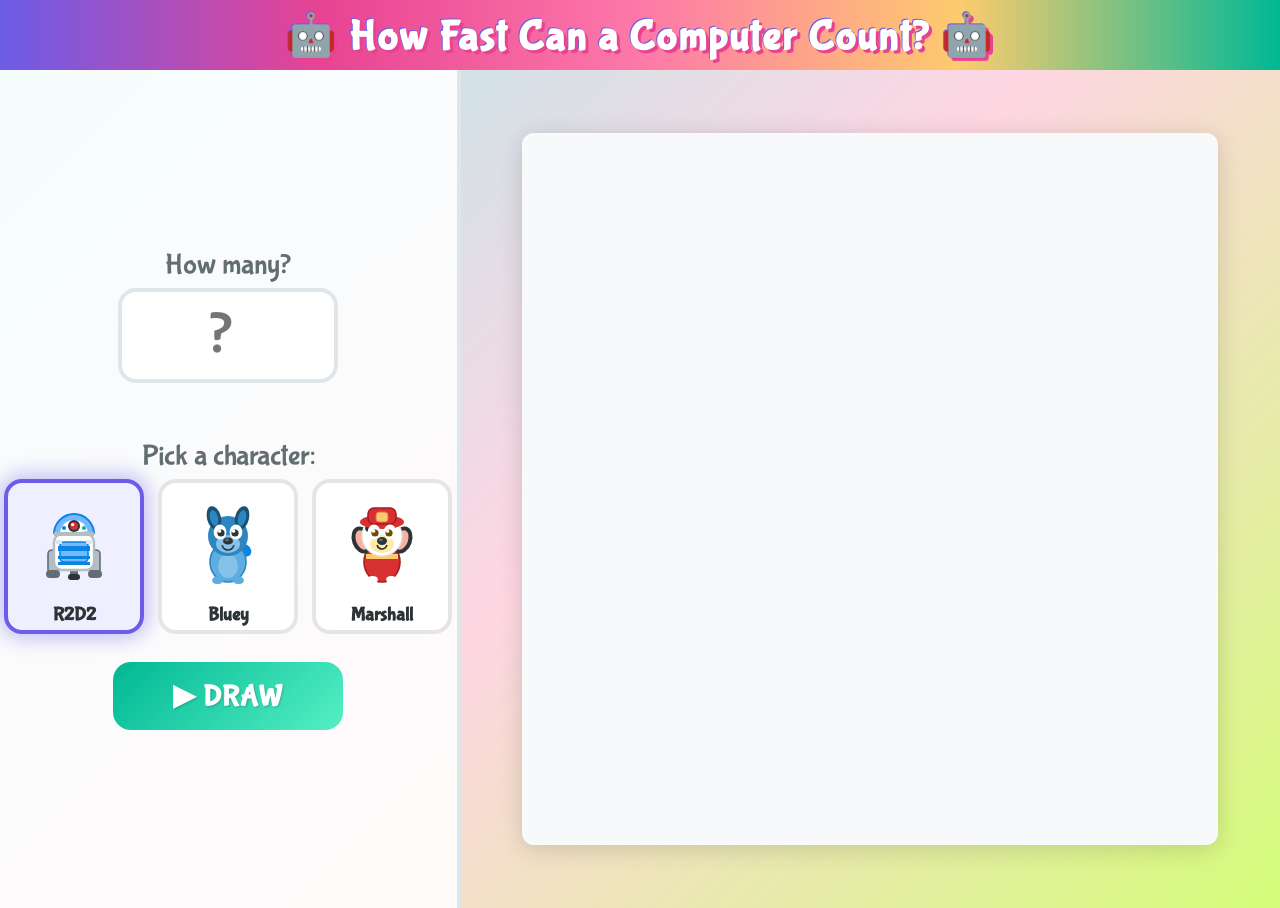
==== count.html @ f7779240 "Add counting demo page with animated character drawing Kids' demo showing how fast computers count: " ====
<!DOCTYPE html>
<html lang="en">
<head>
<meta charset="UTF-8">
<meta name="viewport" content="width=device-width, initial-scale=1.0">
<title>How Fast Can a Computer Count?</title>
<style>
  @import url('https://fonts.googleapis.com/css2?family=Bubblegum+Sans&display=swap');

  * { margin: 0; padding: 0; box-sizing: border-box; }

  body {
    font-family: 'Bubblegum Sans', 'Comic Sans MS', cursive;
    background: linear-gradient(135deg, #a8edea 0%, #fed6e3 50%, #d4fc79 100%);
    min-height: 100vh;
    overflow: hidden;
  }

  h1 {
    text-align: center;
    font-size: 2.6rem;
    color: #fff;
    text-shadow: 3px 3px 0 #e84393, -1px -1px 0 #6c5ce7;
    padding: 10px 0 8px;
    background: linear-gradient(90deg, #6c5ce7, #e84393, #fd79a8, #fdcb6e, #00b894);
    letter-spacing: 2px;
  }

  .container {
    display: flex;
    height: calc(100vh - 62px);
    gap: 0;
  }

  /* LEFT PANEL */
  .left-panel {
    width: 36%;
    min-width: 340px;
    display: flex;
    flex-direction: column;
    align-items: center;
    justify-content: center;
    background: rgba(255,255,255,0.88);
    border-right: 4px solid #dfe6e9;
    padding: 24px 20px;
    gap: 0;
    overflow-y: auto;
  }

  .control-group {
    display: flex;
    flex-direction: column;
    align-items: center;
    gap: 6px;
  }

  .spacer {
    height: 28px;
  }

  .section-title {
    font-size: 1.8rem;
    color: #636e72;
    text-align: center;
  }

  /* NUMBER INPUT */
  .number-input-wrap {
    display: flex;
    flex-direction: column;
    align-items: center;
    gap: 10px;
    width: 100%;
  }

  .number-input {
    width: 220px;
    font-family: inherit;
    font-size: 3.8rem;
    text-align: center;
    border: 4px solid #dfe6e9;
    border-radius: 18px;
    padding: 8px 12px;
    outline: none;
    color: #2d3436;
    transition: border-color 0.2s;
  }
  .number-input:focus {
    border-color: #6c5ce7;
  }

  /* CHARACTER PICKER */
  .char-picker {
    display: flex;
    gap: 14px;
    justify-content: center;
  }

  .char-btn {
    display: flex;
    flex-direction: column;
    align-items: center;
    justify-content: center;
    width: 140px;
    height: 155px;
    border: 4px solid rgba(0,0,0,0.1);
    border-radius: 18px;
    cursor: pointer;
    transition: transform 0.15s, box-shadow 0.15s, border-color 0.2s;
    font-family: inherit;
    font-size: 0.95rem;
    font-weight: bold;
    color: #2d3436;
    background: #fff;
    user-select: none;
    padding: 8px;
  }
  .char-btn:hover { transform: scale(1.08); box-shadow: 0 4px 16px rgba(0,0,0,0.15); }
  .char-btn:active { transform: scale(0.95); }
  .char-btn.selected {
    border-color: #6c5ce7;
    box-shadow: 0 0 20px 4px rgba(108, 92, 231, 0.4);
    background: #f0efff;
  }

  .char-btn canvas {
    border-radius: 8px;
  }

  .char-btn .char-name {
    margin-top: 6px;
    font-size: 1.2rem;
  }

  /* DRAW BUTTON */
  .ctrl-btn {
    font-family: inherit;
    font-size: 1.5rem;
    padding: 14px 40px;
    border: none;
    border-radius: 18px;
    cursor: pointer;
    font-weight: bold;
    transition: transform 0.15s, box-shadow 0.15s;
    letter-spacing: 1px;
  }
  .ctrl-btn:hover { transform: scale(1.08); box-shadow: 0 4px 16px rgba(0,0,0,0.2); }
  .ctrl-btn:active { transform: scale(0.95); }

  .draw-btn {
    background: linear-gradient(135deg, #00b894, #55efc4);
    color: #fff;
    text-shadow: 1px 1px 2px rgba(0,0,0,0.2);
    font-size: 1.8rem;
    padding: 16px 60px;
  }
  .draw-btn:disabled {
    opacity: 0.5;
    cursor: not-allowed;
    transform: none !important;
    box-shadow: none !important;
  }

  /* RIGHT PANEL */
  .right-panel {
    flex: 1;
    display: flex;
    align-items: center;
    justify-content: center;
    position: relative;
    overflow: hidden;
  }

  canvas#countCanvas {
    border-radius: 12px;
    box-shadow: 0 4px 24px rgba(0,0,0,0.15);
  }

  /* Confetti */
  .confetti-piece {
    position: fixed;
    width: 10px;
    height: 10px;
    border-radius: 2px;
    pointer-events: none;
    z-index: 9999;
    animation: confetti-fall 2.5s ease-out forwards;
  }
  @keyframes confetti-fall {
    0% { opacity: 1; transform: translateY(0) rotate(0deg); }
    100% { opacity: 0; transform: translateY(100vh) rotate(720deg); }
  }
</style>
</head>
<body>

<h1>&#129302; How Fast Can a Computer Count? &#129302;</h1>

<div class="container">
  <div class="left-panel">
    <div class="control-group">
      <div class="section-title">How many?</div>
      <div class="number-input-wrap">
        <input type="number" class="number-input" id="numberInput" placeholder="?" min="1" max="1000">
      </div>
    </div>

    <div class="spacer"></div>
    <div class="spacer"></div>

    <div class="control-group">
      <div class="section-title">Pick a character:</div>
      <div class="char-picker">
        <button class="char-btn selected" id="charR2d2" onclick="selectChar('r2d2')">
          <canvas width="100" height="110" id="previewR2D2"></canvas>
          <span class="char-name">R2D2</span>
        </button>
        <button class="char-btn" id="charBluey" onclick="selectChar('bluey')">
          <canvas width="100" height="110" id="previewBluey"></canvas>
          <span class="char-name">Bluey</span>
        </button>
        <button class="char-btn" id="charMarshall" onclick="selectChar('marshall')">
          <canvas width="100" height="110" id="previewMarshall"></canvas>
          <span class="char-name">Marshall</span>
        </button>
      </div>
    </div>

    <div class="spacer"></div>

    <button class="ctrl-btn draw-btn" id="drawBtn" onclick="startDraw()">&#9654; DRAW</button>
  </div>

  <div class="right-panel">
    <canvas id="countCanvas"></canvas>
  </div>
</div>

<script>
// ============================================================
// STATE
// ============================================================
let selectedChar = 'r2d2';
let animating = false;
let animFrameId = null;

// ============================================================
// CANVAS SETUP
// ============================================================
const canvas = document.getElementById('countCanvas');
const ctx = canvas.getContext('2d');

function resizeCanvas() {
  const panel = document.querySelector('.right-panel');
  const w = panel.clientWidth * 0.85;
  const h = panel.clientHeight * 0.85;
  canvas.width = w;
  canvas.height = h;
  clearCanvas();
}

function clearCanvas() {
  ctx.fillStyle = '#f8f9fa';
  ctx.fillRect(0, 0, canvas.width, canvas.height);
}

function drawCounter(current, total, done) {
  // Clear counter area
  ctx.fillStyle = '#f8f9fa';
  ctx.fillRect(0, 0, canvas.width, 36);
  // Draw text centered at top
  ctx.font = "bold 24px 'Bubblegum Sans', cursive";
  ctx.textAlign = 'center';
  ctx.textBaseline = 'middle';
  ctx.fillStyle = done ? '#e84393' : '#6c5ce7';
  const text = done ? current.toString() : current.toString();
  ctx.fillText(text, canvas.width / 2, 20);
  ctx.textAlign = 'start';
  ctx.textBaseline = 'alphabetic';
}

window.addEventListener('resize', resizeCanvas);
setTimeout(resizeCanvas, 50);

// ============================================================
// CHARACTER DRAWING FUNCTIONS (nominal 32px design space)
// ============================================================
function drawR2D2(targetCtx, cx, cy, size) {
  const s = size / 32;
  targetCtx.save();
  targetCtx.translate(cx, cy);
  targetCtx.scale(s, s);

  // Center leg (middle support)
  targetCtx.fillStyle = '#636e72';
  targetCtx.beginPath();
  targetCtx.roundRect(-2, 8, 4, 8, 1);
  targetCtx.fill();
  // Center foot
  targetCtx.fillStyle = '#2d3436';
  targetCtx.beginPath();
  targetCtx.roundRect(-3, 14, 6, 3, 1.5);
  targetCtx.fill();

  // Side legs
  targetCtx.fillStyle = '#b2bec3';
  targetCtx.beginPath();
  targetCtx.roundRect(-13, 2, 5, 12, 2);
  targetCtx.fill();
  targetCtx.strokeStyle = '#636e72';
  targetCtx.lineWidth = 0.8;
  targetCtx.stroke();
  targetCtx.beginPath();
  targetCtx.roundRect(8, 2, 5, 12, 2);
  targetCtx.fill();
  targetCtx.stroke();
  // Side feet
  targetCtx.fillStyle = '#636e72';
  targetCtx.beginPath();
  targetCtx.roundRect(-14, 12, 7, 4, 2);
  targetCtx.fill();
  targetCtx.beginPath();
  targetCtx.roundRect(7, 12, 7, 4, 2);
  targetCtx.fill();

  // Body (white cylinder with outline)
  targetCtx.fillStyle = '#fff';
  targetCtx.beginPath();
  targetCtx.roundRect(-10, -6, 20, 18, 4);
  targetCtx.fill();
  targetCtx.strokeStyle = '#b2bec3';
  targetCtx.lineWidth = 1.2;
  targetCtx.stroke();

  // Blue detail panel (center rectangle)
  targetCtx.fillStyle = '#74b9ff';
  targetCtx.beginPath();
  targetCtx.roundRect(-7, -2, 14, 10, 2);
  targetCtx.fill();
  targetCtx.strokeStyle = '#0984e3';
  targetCtx.lineWidth = 0.8;
  targetCtx.stroke();

  // Blue detail bands
  targetCtx.fillStyle = '#0984e3';
  targetCtx.fillRect(-8, 0, 16, 2.5);
  targetCtx.fillRect(-8, 5, 16, 1.5);
  targetCtx.fillRect(-8, 8, 16, 1.5);

  // Small vents / details on body sides
  targetCtx.fillStyle = '#dfe6e9';
  targetCtx.fillRect(-9, -3, 3, 2);
  targetCtx.fillRect(6, -3, 3, 2);

  // Dome (silver/blue)
  targetCtx.fillStyle = '#74b9ff';
  targetCtx.beginPath();
  targetCtx.arc(0, -6, 10, Math.PI, 0);
  targetCtx.fill();
  targetCtx.strokeStyle = '#0984e3';
  targetCtx.lineWidth = 1;
  targetCtx.stroke();
  // White highlight on dome
  targetCtx.fillStyle = '#fff';
  targetCtx.beginPath();
  targetCtx.arc(0, -6, 7, Math.PI, -0.2);
  targetCtx.fill();
  // Silver dome band
  targetCtx.fillStyle = '#b2bec3';
  targetCtx.fillRect(-10, -7, 20, 2);

  // Main eye (red/dark lens)
  targetCtx.fillStyle = '#2d3436';
  targetCtx.beginPath();
  targetCtx.arc(0, -10, 3, 0, Math.PI * 2);
  targetCtx.fill();
  targetCtx.fillStyle = '#d63031';
  targetCtx.beginPath();
  targetCtx.arc(0, -10, 2, 0, Math.PI * 2);
  targetCtx.fill();
  // Eye highlight
  targetCtx.fillStyle = '#fff';
  targetCtx.beginPath();
  targetCtx.arc(-0.7, -10.7, 0.8, 0, Math.PI * 2);
  targetCtx.fill();

  // Small blue indicator lights
  targetCtx.fillStyle = '#0984e3';
  targetCtx.beginPath();
  targetCtx.arc(-5, -9, 1, 0, Math.PI * 2);
  targetCtx.fill();
  targetCtx.fillStyle = '#00b894';
  targetCtx.beginPath();
  targetCtx.arc(5, -9, 1, 0, Math.PI * 2);
  targetCtx.fill();

  targetCtx.restore();
}

function drawBluey(targetCtx, cx, cy, size) {
  const s = size / 32;
  targetCtx.save();
  targetCtx.translate(cx, cy);
  targetCtx.scale(s, s);

  // Tail (behind body)
  targetCtx.fillStyle = '#0984e3';
  targetCtx.beginPath();
  targetCtx.ellipse(8, 2, 4, 3, 0.6, 0, Math.PI * 2);
  targetCtx.fill();

  // Body oval (lighter blue)
  targetCtx.fillStyle = '#5dade2';
  targetCtx.beginPath();
  targetCtx.ellipse(0, 8, 9, 10, 0, 0, Math.PI * 2);
  targetCtx.fill();
  targetCtx.strokeStyle = '#2e86c1';
  targetCtx.lineWidth = 0.8;
  targetCtx.stroke();

  // Belly (lighter patch)
  targetCtx.fillStyle = '#85c1e9';
  targetCtx.beginPath();
  targetCtx.ellipse(0, 10, 5, 6, 0, 0, Math.PI * 2);
  targetCtx.fill();

  // Little feet
  targetCtx.fillStyle = '#5dade2';
  targetCtx.beginPath();
  targetCtx.ellipse(-5, 17, 3, 2, -0.15, 0, Math.PI * 2);
  targetCtx.fill();
  targetCtx.beginPath();
  targetCtx.ellipse(5, 17, 3, 2, 0.15, 0, Math.PI * 2);
  targetCtx.fill();

  // Head (blue circle)
  targetCtx.fillStyle = '#2e86c1';
  targetCtx.beginPath();
  targetCtx.arc(0, -5, 10, 0, Math.PI * 2);
  targetCtx.fill();

  // Muzzle (lighter blue snout)
  targetCtx.fillStyle = '#85c1e9';
  targetCtx.beginPath();
  targetCtx.ellipse(0, -1, 6, 4.5, 0, 0, Math.PI * 2);
  targetCtx.fill();

  // Ears (darker blue, pointy-ish)
  targetCtx.fillStyle = '#1a5276';
  targetCtx.beginPath();
  targetCtx.ellipse(-7, -14, 3.5, 6, -0.25, 0, Math.PI * 2);
  targetCtx.fill();
  targetCtx.beginPath();
  targetCtx.ellipse(7, -14, 3.5, 6, 0.25, 0, Math.PI * 2);
  targetCtx.fill();
  // Inner ear
  targetCtx.fillStyle = '#2e86c1';
  targetCtx.beginPath();
  targetCtx.ellipse(-7, -14, 2, 4, -0.25, 0, Math.PI * 2);
  targetCtx.fill();
  targetCtx.beginPath();
  targetCtx.ellipse(7, -14, 2, 4, 0.25, 0, Math.PI * 2);
  targetCtx.fill();

  // Eyes (white oval + black pupil + highlight)
  targetCtx.fillStyle = '#fff';
  targetCtx.beginPath();
  targetCtx.ellipse(-4, -7, 3.2, 3.8, 0, 0, Math.PI * 2);
  targetCtx.fill();
  targetCtx.beginPath();
  targetCtx.ellipse(4, -7, 3.2, 3.8, 0, 0, Math.PI * 2);
  targetCtx.fill();
  // Pupils
  targetCtx.fillStyle = '#2d3436';
  targetCtx.beginPath();
  targetCtx.arc(-3.5, -6.5, 1.8, 0, Math.PI * 2);
  targetCtx.fill();
  targetCtx.beginPath();
  targetCtx.arc(3.5, -6.5, 1.8, 0, Math.PI * 2);
  targetCtx.fill();
  // Eye highlights
  targetCtx.fillStyle = '#fff';
  targetCtx.beginPath();
  targetCtx.arc(-4.2, -7.4, 0.8, 0, Math.PI * 2);
  targetCtx.fill();
  targetCtx.beginPath();
  targetCtx.arc(2.8, -7.4, 0.8, 0, Math.PI * 2);
  targetCtx.fill();

  // Nose (dark brown oval)
  targetCtx.fillStyle = '#2d3436';
  targetCtx.beginPath();
  targetCtx.ellipse(0, -2.5, 2.5, 1.8, 0, 0, Math.PI * 2);
  targetCtx.fill();
  // Nose highlight
  targetCtx.fillStyle = '#636e72';
  targetCtx.beginPath();
  targetCtx.ellipse(-0.5, -3, 1, 0.6, 0, 0, Math.PI * 2);
  targetCtx.fill();

  // Mouth (little smile)
  targetCtx.strokeStyle = '#2d3436';
  targetCtx.lineWidth = 0.8;
  targetCtx.beginPath();
  targetCtx.arc(0, -1, 3, 0.2, Math.PI - 0.2);
  targetCtx.stroke();

  targetCtx.restore();
}

function drawMarshall(targetCtx, cx, cy, size) {
  const s = size / 32;
  targetCtx.save();
  targetCtx.translate(cx, cy);
  targetCtx.scale(s, s);

  // Body (red fire vest)
  targetCtx.fillStyle = '#d63031';
  targetCtx.beginPath();
  targetCtx.ellipse(0, 8, 9, 10, 0, 0, Math.PI * 2);
  targetCtx.fill();
  targetCtx.strokeStyle = '#a71d1d';
  targetCtx.lineWidth = 0.8;
  targetCtx.stroke();

  // Yellow stripe across vest
  targetCtx.fillStyle = '#fdcb6e';
  targetCtx.fillRect(-8, 4, 16, 2.5);

  // Collar / darker edge
  targetCtx.fillStyle = '#a71d1d';
  targetCtx.beginPath();
  targetCtx.ellipse(0, 1, 7, 3, 0, 0, Math.PI);
  targetCtx.fill();

  // Little feet
  targetCtx.fillStyle = '#fff';
  targetCtx.beginPath();
  targetCtx.ellipse(-5, 17, 3, 2, -0.15, 0, Math.PI * 2);
  targetCtx.fill();
  targetCtx.beginPath();
  targetCtx.ellipse(5, 17, 3, 2, 0.15, 0, Math.PI * 2);
  targetCtx.fill();

  // Ears (dark, floppy - behind head)
  targetCtx.fillStyle = '#2d3436';
  targetCtx.beginPath();
  targetCtx.ellipse(-10, -3, 5, 7, -0.35, 0, Math.PI * 2);
  targetCtx.fill();
  targetCtx.beginPath();
  targetCtx.ellipse(10, -3, 5, 7, 0.35, 0, Math.PI * 2);
  targetCtx.fill();
  // Inner ear (pink)
  targetCtx.fillStyle = '#fab1a0';
  targetCtx.beginPath();
  targetCtx.ellipse(-10, -3, 3, 5, -0.35, 0, Math.PI * 2);
  targetCtx.fill();
  targetCtx.beginPath();
  targetCtx.ellipse(10, -3, 3, 5, 0.35, 0, Math.PI * 2);
  targetCtx.fill();

  // Head (white dalmatian base)
  targetCtx.fillStyle = '#fff';
  targetCtx.beginPath();
  targetCtx.arc(0, -5, 10, 0, Math.PI * 2);
  targetCtx.fill();
  targetCtx.strokeStyle = '#dfe6e9';
  targetCtx.lineWidth = 0.6;
  targetCtx.stroke();

  // Dalmatian spots
  targetCtx.fillStyle = '#2d3436';
  targetCtx.beginPath();
  targetCtx.ellipse(-6, -9, 2.5, 2, -0.3, 0, Math.PI * 2);
  targetCtx.fill();
  targetCtx.beginPath();
  targetCtx.ellipse(5, -10, 2, 1.5, 0.4, 0, Math.PI * 2);
  targetCtx.fill();
  targetCtx.beginPath();
  targetCtx.ellipse(2, -3, 1.5, 1.2, 0, 0, Math.PI * 2);
  targetCtx.fill();

  // Muzzle (lighter)
  targetCtx.fillStyle = '#ffeaa7';
  targetCtx.beginPath();
  targetCtx.ellipse(0, -1, 6, 4.5, 0, 0, Math.PI * 2);
  targetCtx.fill();

  // Fire helmet - brim
  targetCtx.fillStyle = '#d63031';
  targetCtx.beginPath();
  targetCtx.ellipse(0, -12, 11, 3.5, 0, 0, Math.PI * 2);
  targetCtx.fill();
  // Helmet top
  targetCtx.fillStyle = '#d63031';
  targetCtx.beginPath();
  targetCtx.roundRect(-7, -19, 14, 8, 3);
  targetCtx.fill();
  targetCtx.strokeStyle = '#a71d1d';
  targetCtx.lineWidth = 0.8;
  targetCtx.stroke();
  // Helmet badge/shield (yellow)
  targetCtx.fillStyle = '#fdcb6e';
  targetCtx.beginPath();
  targetCtx.roundRect(-3, -17, 6, 5, 1.5);
  targetCtx.fill();
  targetCtx.strokeStyle = '#e17055';
  targetCtx.lineWidth = 0.5;
  targetCtx.stroke();

  // Eyes (white oval + black pupil + highlight)
  targetCtx.fillStyle = '#fff';
  targetCtx.beginPath();
  targetCtx.ellipse(-4, -7, 3.2, 3.8, 0, 0, Math.PI * 2);
  targetCtx.fill();
  targetCtx.beginPath();
  targetCtx.ellipse(4, -7, 3.2, 3.8, 0, 0, Math.PI * 2);
  targetCtx.fill();
  // Pupils
  targetCtx.fillStyle = '#6d4c00';
  targetCtx.beginPath();
  targetCtx.arc(-3.5, -6.5, 1.8, 0, Math.PI * 2);
  targetCtx.fill();
  targetCtx.beginPath();
  targetCtx.arc(3.5, -6.5, 1.8, 0, Math.PI * 2);
  targetCtx.fill();
  // Eye highlights
  targetCtx.fillStyle = '#fff';
  targetCtx.beginPath();
  targetCtx.arc(-4.2, -7.4, 0.8, 0, Math.PI * 2);
  targetCtx.fill();
  targetCtx.beginPath();
  targetCtx.arc(2.8, -7.4, 0.8, 0, Math.PI * 2);
  targetCtx.fill();

  // Nose (dark, round)
  targetCtx.fillStyle = '#2d3436';
  targetCtx.beginPath();
  targetCtx.ellipse(0, -2.5, 2.5, 2, 0, 0, Math.PI * 2);
  targetCtx.fill();
  // Nose highlight
  targetCtx.fillStyle = '#636e72';
  targetCtx.beginPath();
  targetCtx.ellipse(-0.5, -3, 1, 0.6, 0, 0, Math.PI * 2);
  targetCtx.fill();

  // Mouth (little smile)
  targetCtx.strokeStyle = '#2d3436';
  targetCtx.lineWidth = 0.8;
  targetCtx.beginPath();
  targetCtx.arc(0, -1, 2.5, 0.2, Math.PI - 0.2);
  targetCtx.stroke();

  targetCtx.restore();
}

const DRAW_FNS = { r2d2: drawR2D2, bluey: drawBluey, marshall: drawMarshall };

// ============================================================
// PREVIEW THUMBNAILS
// ============================================================
function drawPreviews() {
  const chars = ['R2D2', 'Bluey', 'Marshall'];
  const fns = [drawR2D2, drawBluey, drawMarshall];
  for (let i = 0; i < chars.length; i++) {
    const c = document.getElementById('preview' + chars[i]);
    const pctx = c.getContext('2d');
    pctx.clearRect(0, 0, 100, 110);
    fns[i](pctx, 50, 58, 64);
  }
}
setTimeout(drawPreviews, 60);

// ============================================================
// CHARACTER SELECTION
// ============================================================
function selectChar(name) {
  selectedChar = name;
  document.querySelectorAll('.char-btn').forEach(b => b.classList.remove('selected'));
  const id = 'char' + name.charAt(0).toUpperCase() + name.slice(1);
  document.getElementById(id).classList.add('selected');
}

// ============================================================
// GRID LAYOUT CALCULATION
// Constant real-estate: icons + gaps fill ~80% of canvas area.
// Fewer icons = bigger icons; more icons = smaller icons.
// ============================================================
function calcGrid(n, canvasW, canvasH) {
  const padding = 16;
  const availW = canvasW - padding * 2;
  const availH = canvasH - padding * 2;
  const gapRatio = 0.35;  // gap = 35% of icon size

  // For small N, icons should fill the width; for large N, pack tightly.
  // Strategy: compute ideal icon size so that a single row of N spans availW,
  // then allow wrapping if icons would be too small.
  // First, try fitting all in one row:
  let iconSize = availW / (n * (1 + gapRatio));

  // If that makes icons too large vertically (more than ~40% of canvas height),
  // or if N is large enough to benefit from multiple rows, use area-based calc.
  const maxIconFromHeight = availH * 0.4;
  if (iconSize > maxIconFromHeight || n > 20) {
    // Area-based: fill ~85% of canvas
    const fillRatio = 0.85;
    const targetArea = fillRatio * availW * availH;
    let cellSize = Math.sqrt(targetArea / n);
    iconSize = cellSize / (1 + gapRatio);
  }

  // Clamp: min 14, no hard max (let small counts be big)
  iconSize = Math.max(14, iconSize);
  const gap = Math.max(3, iconSize * gapRatio);
  let cellSize = iconSize + gap;

  // How many cols fit?
  const cols = Math.max(1, Math.floor(availW / cellSize));
  const rows = Math.ceil(n / cols);

  // If rows overflow vertically, shrink to fit
  if (rows * cellSize > availH) {
    const fitCellH = availH / rows;
    const fitIcon = fitCellH / (1 + gapRatio);
    iconSize = Math.max(14, fitIcon);
    cellSize = iconSize + Math.max(3, iconSize * gapRatio);
  }

  const actualCols = Math.max(1, Math.floor(availW / cellSize));
  const actualRows = Math.ceil(n / actualCols);

  // Center the grid
  const gridW = actualCols * cellSize;
  const gridH = actualRows * cellSize;
  const offsetX = padding + (availW - gridW) / 2 + cellSize / 2;
  const offsetY = padding + (availH - gridH) / 2 + cellSize / 2;

  return { iconSize, cols: actualCols, cellSize, offsetX, offsetY };
}

function getItemPos(index, grid) {
  const col = index % grid.cols;
  const row = Math.floor(index / grid.cols);
  return {
    x: grid.offsetX + col * grid.cellSize,
    y: grid.offsetY + row * grid.cellSize
  };
}

// ============================================================
// ANIMATION
// ============================================================
function startDraw() {
  if (animating) return;

  const input = document.getElementById('numberInput');
  let n = parseInt(input.value, 10);
  if (isNaN(n) || n < 1) n = 1;
  if (n > 1000) n = 1000;
  input.value = n;

  animating = true;
  document.getElementById('drawBtn').disabled = true;

  clearCanvas();

  const counterH = 38; // reserved height for counter at top
  const grid = calcGrid(n, canvas.width, canvas.height - counterH);
  // Shift grid down to leave room for counter
  grid.offsetY += counterH;
  const drawFn = DRAW_FNS[selectedChar];

  // Scale duration: small N is quick, large N gets the full 6s.
  // e.g. 2 items ~0.8s, 5 items ~1.5s, 20 items ~3s, 100+ items ~6s.
  const totalDuration = Math.min(6000, 400 * Math.pow(n, 0.55));

  // Each item gets a time slot. Spacing between consecutive items is even,
  // but we compress the second half so it accelerates.
  // time(i) = totalDuration * ((i+1)/n)^0.3  — first items get most time.
  const itemTimes = [];
  for (let i = 0; i < n; i++) {
    const t = Math.pow((i + 1) / n, 0.3);
    itemTimes.push(totalDuration * t);
  }

  let drawnCount = 0;
  const startTime = performance.now();

  // Play initial boop
  playBoop();

  function frame(now) {
    const elapsed = now - startTime;

    // Determine how many items should be drawn by now
    let targetCount = drawnCount;
    while (targetCount < n && itemTimes[targetCount] <= elapsed) {
      targetCount++;
    }

    // Draw all newly-due items
    if (targetCount > drawnCount) {
      for (let i = drawnCount; i < targetCount; i++) {
        const pos = getItemPos(i, grid);
        drawFn(ctx, pos.x, pos.y, grid.iconSize);
      }
      drawnCount = targetCount;
      drawCounter(drawnCount, n, false);
    }

    if (drawnCount < n) {
      animFrameId = requestAnimationFrame(frame);
    } else {
      drawCounter(n, n, true);
      animating = false;
      document.getElementById('drawBtn').disabled = false;
      playCelebration();
      launchConfetti();
    }
  }

  // Draw the first item immediately (no wait)
  const pos0 = getItemPos(0, grid);
  drawFn(ctx, pos0.x, pos0.y, grid.iconSize);
  drawnCount = 1;
  drawCounter(1, n, false);
  if (n === 1) {
    drawCounter(1, 1, true);
    animating = false;
    document.getElementById('drawBtn').disabled = false;
    playCelebration();
    launchConfetti();
  } else {
    animFrameId = requestAnimationFrame(frame);
  }
}

// ============================================================
// SOUNDS (Web Audio API)
// ============================================================
let audioCtx = null;
function getAudioCtx() {
  if (!audioCtx) audioCtx = new (window.AudioContext || window.webkitAudioContext)();
  return audioCtx;
}

function playBoop(freq = 440) {
  try {
    const ctx = getAudioCtx();
    const osc = ctx.createOscillator();
    const gain = ctx.createGain();
    osc.type = 'sine';
    osc.frequency.value = freq;
    gain.gain.setValueAtTime(0.15, ctx.currentTime);
    gain.gain.exponentialRampToValueAtTime(0.001, ctx.currentTime + 0.15);
    osc.connect(gain);
    gain.connect(ctx.destination);
    osc.start();
    osc.stop(ctx.currentTime + 0.15);
  } catch(e) {}
}

function playCelebration() {
  try {
    const ctx = getAudioCtx();
    const notes = [523, 659, 784, 1047, 784, 1047];
    notes.forEach((freq, i) => {
      const osc = ctx.createOscillator();
      const gain = ctx.createGain();
      osc.type = 'triangle';
      osc.frequency.value = freq;
      const t = ctx.currentTime + i * 0.12;
      gain.gain.setValueAtTime(0.2, t);
      gain.gain.exponentialRampToValueAtTime(0.001, t + 0.2);
      osc.connect(gain);
      gain.connect(ctx.destination);
      osc.start(t);
      osc.stop(t + 0.25);
    });
  } catch(e) {}
}

// ============================================================
// CONFETTI
// ============================================================
function launchConfetti() {
  const colors = ['#e84393','#6c5ce7','#0984e3','#00b894','#fdcb6e','#e17055','#d63031','#00cec9','#fd79a8','#a29bfe'];
  for (let i = 0; i < 80; i++) {
    const piece = document.createElement('div');
    piece.className = 'confetti-piece';
    piece.style.background = colors[Math.floor(Math.random() * colors.length)];
    piece.style.left = Math.random() * 100 + 'vw';
    piece.style.top = '-10px';
    piece.style.width = (8 + Math.random() * 10) + 'px';
    piece.style.height = (8 + Math.random() * 10) + 'px';
    piece.style.animationDuration = (2 + Math.random() * 2) + 's';
    piece.style.animationDelay = Math.random() * 0.5 + 's';
    document.body.appendChild(piece);
    setTimeout(() => piece.remove(), 4000);
  }
}
</script>
</body>
</html>
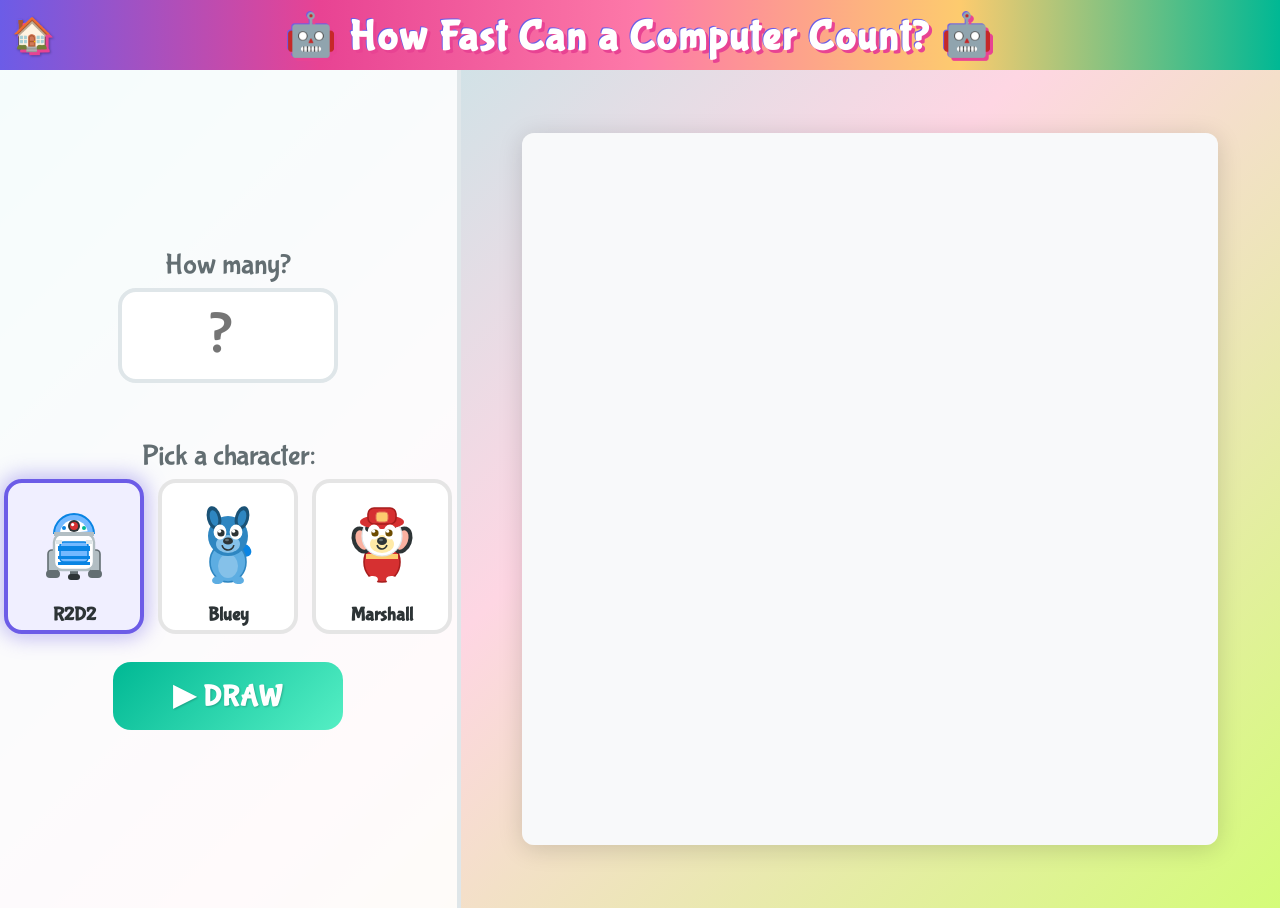
==== commit 0036f734: "Add back button to both games. Add link to live website to README" ====
--- a/count.html
+++ b/count.html
@@ -24,7 +24,20 @@
     padding: 10px 0 8px;
     background: linear-gradient(90deg, #6c5ce7, #e84393, #fd79a8, #fdcb6e, #00b894);
     letter-spacing: 2px;
-  }
+    position: relative;
+  }
+
+  .back-btn {
+    position: absolute;
+    left: 12px;
+    top: 50%;
+    transform: translateY(-50%);
+    text-decoration: none;
+    font-size: 2rem;
+    filter: drop-shadow(1px 1px 1px rgba(0,0,0,0.3));
+    transition: transform 0.15s;
+  }
+  .back-btn:hover { transform: translateY(-50%) scale(1.2); }
 
   .container {
     display: flex;
@@ -194,7 +207,7 @@
 </head>
 <body>
 
-<h1>&#129302; How Fast Can a Computer Count? &#129302;</h1>
+<h1><a href="index.html" class="back-btn">&#x1F3E0;</a>&#129302; How Fast Can a Computer Count? &#129302;</h1>
 
 <div class="container">
   <div class="left-panel">
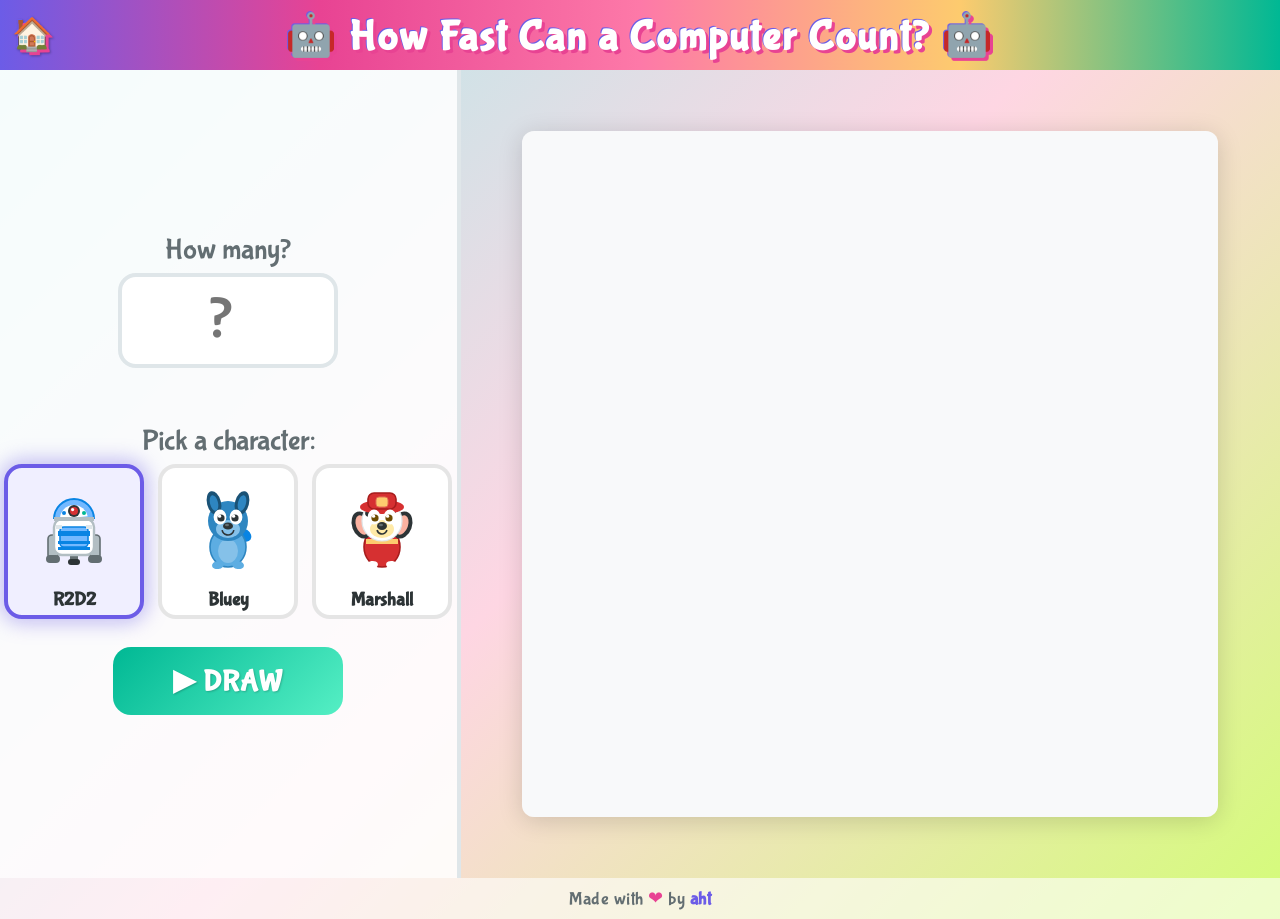
==== commit 75e0e81b: "Add footer. Made with love :)" ====
--- a/count.html
+++ b/count.html
@@ -4,46 +4,8 @@
 <meta charset="UTF-8">
 <meta name="viewport" content="width=device-width, initial-scale=1.0">
 <title>How Fast Can a Computer Count?</title>
+<link rel="stylesheet" href="common.css">
 <style>
-  @import url('https://fonts.googleapis.com/css2?family=Bubblegum+Sans&display=swap');
-
-  * { margin: 0; padding: 0; box-sizing: border-box; }
-
-  body {
-    font-family: 'Bubblegum Sans', 'Comic Sans MS', cursive;
-    background: linear-gradient(135deg, #a8edea 0%, #fed6e3 50%, #d4fc79 100%);
-    min-height: 100vh;
-    overflow: hidden;
-  }
-
-  h1 {
-    text-align: center;
-    font-size: 2.6rem;
-    color: #fff;
-    text-shadow: 3px 3px 0 #e84393, -1px -1px 0 #6c5ce7;
-    padding: 10px 0 8px;
-    background: linear-gradient(90deg, #6c5ce7, #e84393, #fd79a8, #fdcb6e, #00b894);
-    letter-spacing: 2px;
-    position: relative;
-  }
-
-  .back-btn {
-    position: absolute;
-    left: 12px;
-    top: 50%;
-    transform: translateY(-50%);
-    text-decoration: none;
-    font-size: 2rem;
-    filter: drop-shadow(1px 1px 1px rgba(0,0,0,0.3));
-    transition: transform 0.15s;
-  }
-  .back-btn:hover { transform: translateY(-50%) scale(1.2); }
-
-  .container {
-    display: flex;
-    height: calc(100vh - 62px);
-    gap: 0;
-  }
 
   /* LEFT PANEL */
   .left-panel {
@@ -145,21 +107,6 @@
     font-size: 1.2rem;
   }
 
-  /* DRAW BUTTON */
-  .ctrl-btn {
-    font-family: inherit;
-    font-size: 1.5rem;
-    padding: 14px 40px;
-    border: none;
-    border-radius: 18px;
-    cursor: pointer;
-    font-weight: bold;
-    transition: transform 0.15s, box-shadow 0.15s;
-    letter-spacing: 1px;
-  }
-  .ctrl-btn:hover { transform: scale(1.08); box-shadow: 0 4px 16px rgba(0,0,0,0.2); }
-  .ctrl-btn:active { transform: scale(0.95); }
-
   .draw-btn {
     background: linear-gradient(135deg, #00b894, #55efc4);
     color: #fff;
@@ -174,35 +121,11 @@
     box-shadow: none !important;
   }
 
-  /* RIGHT PANEL */
-  .right-panel {
-    flex: 1;
-    display: flex;
-    align-items: center;
-    justify-content: center;
-    position: relative;
-    overflow: hidden;
-  }
-
   canvas#countCanvas {
     border-radius: 12px;
     box-shadow: 0 4px 24px rgba(0,0,0,0.15);
   }
 
-  /* Confetti */
-  .confetti-piece {
-    position: fixed;
-    width: 10px;
-    height: 10px;
-    border-radius: 2px;
-    pointer-events: none;
-    z-index: 9999;
-    animation: confetti-fall 2.5s ease-out forwards;
-  }
-  @keyframes confetti-fall {
-    0% { opacity: 1; transform: translateY(0) rotate(0deg); }
-    100% { opacity: 0; transform: translateY(100vh) rotate(720deg); }
-  }
 </style>
 </head>
 <body>
@@ -248,6 +171,8 @@
     <canvas id="countCanvas"></canvas>
   </div>
 </div>
+
+<footer class="site-footer">Made with <span class="heart">&#10084;</span> by <a href="https://aht.es">aht</a></footer>
 
 <script>
 // ============================================================
--- a/common.css
+++ b/common.css
@@ -0,0 +1,99 @@
+@import url('https://fonts.googleapis.com/css2?family=Bubblegum+Sans&display=swap');
+
+* { margin: 0; padding: 0; box-sizing: border-box; }
+
+body {
+  font-family: 'Bubblegum Sans', 'Comic Sans MS', cursive;
+  background: linear-gradient(135deg, #a8edea 0%, #fed6e3 50%, #d4fc79 100%);
+  min-height: 100vh;
+  overflow: hidden;
+}
+
+h1 {
+  text-align: center;
+  font-size: 2.6rem;
+  color: #fff;
+  text-shadow: 3px 3px 0 #e84393, -1px -1px 0 #6c5ce7;
+  padding: 10px 0 8px;
+  background: linear-gradient(90deg, #6c5ce7, #e84393, #fd79a8, #fdcb6e, #00b894);
+  letter-spacing: 2px;
+  position: relative;
+}
+
+.back-btn {
+  position: absolute;
+  left: 12px;
+  top: 50%;
+  transform: translateY(-50%);
+  text-decoration: none;
+  font-size: 2rem;
+  filter: drop-shadow(1px 1px 1px rgba(0,0,0,0.3));
+  transition: transform 0.15s;
+}
+.back-btn:hover { transform: translateY(-50%) scale(1.2); }
+
+/* Layout shared by count.html and robot.html */
+.container {
+  display: flex;
+  height: calc(100vh - 62px - 30px);
+  gap: 0;
+}
+
+.right-panel {
+  flex: 1;
+  display: flex;
+  align-items: center;
+  justify-content: center;
+  position: relative;
+  overflow: hidden;
+}
+
+.ctrl-btn {
+  font-family: inherit;
+  font-size: 1.5rem;
+  padding: 14px 40px;
+  border: none;
+  border-radius: 18px;
+  cursor: pointer;
+  font-weight: bold;
+  transition: transform 0.15s, box-shadow 0.15s;
+  letter-spacing: 1px;
+}
+.ctrl-btn:hover { transform: scale(1.08); box-shadow: 0 4px 16px rgba(0,0,0,0.2); }
+.ctrl-btn:active { transform: scale(0.95); }
+
+/* Confetti */
+.confetti-piece {
+  position: fixed;
+  width: 10px;
+  height: 10px;
+  border-radius: 2px;
+  pointer-events: none;
+  z-index: 9999;
+  animation: confetti-fall 2.5s ease-out forwards;
+}
+@keyframes confetti-fall {
+  0% { opacity: 1; transform: translateY(0) rotate(0deg); }
+  100% { opacity: 0; transform: translateY(100vh) rotate(720deg); }
+}
+
+/* Footer */
+.site-footer {
+  text-align: center;
+  padding: 10px 0;
+  font-size: 1.1rem;
+  color: #636e72;
+  background: rgba(255,255,255,0.6);
+  letter-spacing: 0.5px;
+}
+.site-footer .heart {
+  color: #e84393;
+}
+.site-footer a {
+  color: #6c5ce7;
+  text-decoration: none;
+  font-weight: bold;
+}
+.site-footer a:hover {
+  text-decoration: underline;
+}
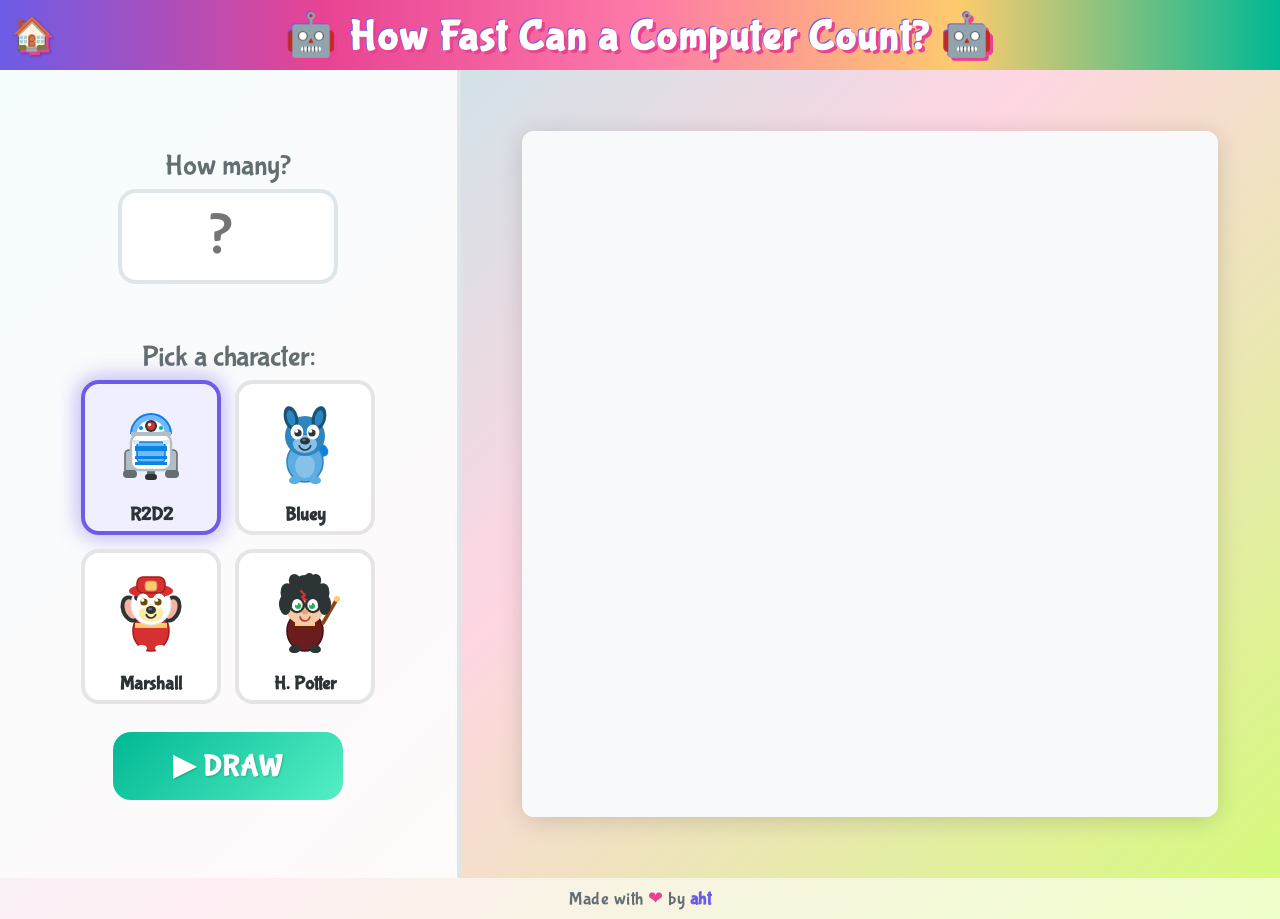
==== commit 743bd8eb: "Add a new character to the counting game: H. Potter" ====
--- a/count.html
+++ b/count.html
@@ -69,6 +69,7 @@
     display: flex;
     gap: 14px;
     justify-content: center;
+    flex-wrap: wrap;
   }
 
   .char-btn {
@@ -126,6 +127,42 @@
     box-shadow: 0 4px 24px rgba(0,0,0,0.15);
   }
 
+  @media (max-width: 768px) {
+    .left-panel {
+      width: 100%;
+      min-width: 0;
+      border-right: none;
+      border-bottom: 4px solid #dfe6e9;
+      padding: 16px 12px;
+    }
+    .char-btn {
+      width: 100px;
+      height: 115px;
+      padding: 6px;
+    }
+    .char-btn canvas {
+      width: 70px;
+      height: 78px;
+    }
+    .char-btn .char-name {
+      font-size: 1rem;
+    }
+    .number-input {
+      width: 180px;
+      font-size: 3rem;
+    }
+    .draw-btn {
+      font-size: 1.5rem;
+      padding: 12px 40px;
+    }
+    .section-title {
+      font-size: 1.4rem;
+    }
+    .spacer {
+      height: 16px;
+    }
+  }
+
 </style>
 </head>
 <body>
@@ -159,6 +196,10 @@
           <canvas width="100" height="110" id="previewMarshall"></canvas>
           <span class="char-name">Marshall</span>
         </button>
+        <button class="char-btn" id="charHpotter" onclick="selectChar('hpotter')">
+          <canvas width="100" height="110" id="previewHpotter"></canvas>
+          <span class="char-name">H. Potter</span>
+        </button>
       </div>
     </div>
 
@@ -592,14 +633,175 @@
   targetCtx.restore();
 }
 
-const DRAW_FNS = { r2d2: drawR2D2, bluey: drawBluey, marshall: drawMarshall };
+function drawHpotter(targetCtx, cx, cy, size) {
+  const s = size / 32;
+  targetCtx.save();
+  targetCtx.translate(cx, cy);
+  targetCtx.scale(s, s);
+
+  // Robe / body (dark Gryffindor red)
+  targetCtx.fillStyle = '#6b1d1d';
+  targetCtx.beginPath();
+  targetCtx.ellipse(0, 8, 9, 10, 0, 0, Math.PI * 2);
+  targetCtx.fill();
+  targetCtx.strokeStyle = '#4a1010';
+  targetCtx.lineWidth = 0.8;
+  targetCtx.stroke();
+
+  // Gryffindor scarf stripes (gold + maroon)
+  targetCtx.fillStyle = '#fdcb6e';
+  targetCtx.fillRect(-5, 0, 10, 2);
+  targetCtx.fillStyle = '#6b1d1d';
+  targetCtx.fillRect(-5, 2, 10, 1.5);
+  targetCtx.fillStyle = '#fdcb6e';
+  targetCtx.fillRect(-5, 3.5, 10, 2);
+
+  // Robe collar
+  targetCtx.fillStyle = '#4a1010';
+  targetCtx.beginPath();
+  targetCtx.ellipse(0, 1, 6, 2.5, 0, 0, Math.PI);
+  targetCtx.fill();
+
+  // Little feet (dark shoes)
+  targetCtx.fillStyle = '#2d3436';
+  targetCtx.beginPath();
+  targetCtx.ellipse(-5, 17, 3, 2, -0.15, 0, Math.PI * 2);
+  targetCtx.fill();
+  targetCtx.beginPath();
+  targetCtx.ellipse(5, 17, 3, 2, 0.15, 0, Math.PI * 2);
+  targetCtx.fill();
+
+  // Wand (right side, sticking out)
+  targetCtx.strokeStyle = '#8B4513';
+  targetCtx.lineWidth = 1.8;
+  targetCtx.lineCap = 'round';
+  targetCtx.beginPath();
+  targetCtx.moveTo(9, 4);
+  targetCtx.lineTo(16, -8);
+  targetCtx.stroke();
+  // Wand tip sparkle
+  targetCtx.fillStyle = '#fdcb6e';
+  targetCtx.beginPath();
+  targetCtx.arc(16, -8, 1.5, 0, Math.PI * 2);
+  targetCtx.fill();
+
+  // Head (skin tone)
+  targetCtx.fillStyle = '#f5cba7';
+  targetCtx.beginPath();
+  targetCtx.arc(0, -5, 10, 0, Math.PI * 2);
+  targetCtx.fill();
+
+  // Messy black hair
+  targetCtx.fillStyle = '#2d3436';
+  // Hair top mass
+  targetCtx.beginPath();
+  targetCtx.arc(0, -8, 11, Math.PI, 0);
+  targetCtx.fill();
+  // Messy tufts
+  targetCtx.beginPath();
+  targetCtx.ellipse(-8, -10, 4, 6, -0.3, 0, Math.PI * 2);
+  targetCtx.fill();
+  targetCtx.beginPath();
+  targetCtx.ellipse(8, -10, 4, 6, 0.3, 0, Math.PI * 2);
+  targetCtx.fill();
+  targetCtx.beginPath();
+  targetCtx.ellipse(0, -16, 5, 4, 0, 0, Math.PI * 2);
+  targetCtx.fill();
+  // Extra messy spikes
+  targetCtx.beginPath();
+  targetCtx.ellipse(-5, -17, 3, 3.5, -0.4, 0, Math.PI * 2);
+  targetCtx.fill();
+  targetCtx.beginPath();
+  targetCtx.ellipse(5, -17, 3, 3.5, 0.4, 0, Math.PI * 2);
+  targetCtx.fill();
+  targetCtx.beginPath();
+  targetCtx.ellipse(2, -18, 2.5, 3, 0.2, 0, Math.PI * 2);
+  targetCtx.fill();
+  // Hair sides
+  targetCtx.beginPath();
+  targetCtx.ellipse(-10, -5, 3, 5, -0.1, 0, Math.PI * 2);
+  targetCtx.fill();
+  targetCtx.beginPath();
+  targetCtx.ellipse(10, -5, 3, 5, 0.1, 0, Math.PI * 2);
+  targetCtx.fill();
+
+  // Lightning bolt scar
+  targetCtx.strokeStyle = '#d63031';
+  targetCtx.lineWidth = 1.2;
+  targetCtx.lineJoin = 'round';
+  targetCtx.beginPath();
+  targetCtx.moveTo(-2, -12);
+  targetCtx.lineTo(0, -10);
+  targetCtx.lineTo(-1.5, -9);
+  targetCtx.lineTo(1, -7);
+  targetCtx.stroke();
+
+  // Glasses - round frames
+  targetCtx.strokeStyle = '#2d3436';
+  targetCtx.lineWidth = 1.2;
+  // Left lens
+  targetCtx.beginPath();
+  targetCtx.arc(-4, -5, 3.5, 0, Math.PI * 2);
+  targetCtx.stroke();
+  // Right lens
+  targetCtx.beginPath();
+  targetCtx.arc(4, -5, 3.5, 0, Math.PI * 2);
+  targetCtx.stroke();
+  // Bridge
+  targetCtx.beginPath();
+  targetCtx.moveTo(-0.5, -5);
+  targetCtx.lineTo(0.5, -5);
+  targetCtx.stroke();
+
+  // Eyes (green - Harry's signature)
+  targetCtx.fillStyle = '#fff';
+  targetCtx.beginPath();
+  targetCtx.ellipse(-4, -5, 2.5, 3, 0, 0, Math.PI * 2);
+  targetCtx.fill();
+  targetCtx.beginPath();
+  targetCtx.ellipse(4, -5, 2.5, 3, 0, 0, Math.PI * 2);
+  targetCtx.fill();
+  // Green pupils
+  targetCtx.fillStyle = '#27ae60';
+  targetCtx.beginPath();
+  targetCtx.arc(-3.5, -4.5, 1.5, 0, Math.PI * 2);
+  targetCtx.fill();
+  targetCtx.beginPath();
+  targetCtx.arc(3.5, -4.5, 1.5, 0, Math.PI * 2);
+  targetCtx.fill();
+  // Eye highlights
+  targetCtx.fillStyle = '#fff';
+  targetCtx.beginPath();
+  targetCtx.arc(-4.2, -5.5, 0.7, 0, Math.PI * 2);
+  targetCtx.fill();
+  targetCtx.beginPath();
+  targetCtx.arc(2.8, -5.5, 0.7, 0, Math.PI * 2);
+  targetCtx.fill();
+
+  // Nose
+  targetCtx.fillStyle = '#e2a77a';
+  targetCtx.beginPath();
+  targetCtx.ellipse(0, -1.5, 1.5, 1.2, 0, 0, Math.PI * 2);
+  targetCtx.fill();
+
+  // Mouth (small smile)
+  targetCtx.strokeStyle = '#c0392b';
+  targetCtx.lineWidth = 0.8;
+  targetCtx.beginPath();
+  targetCtx.arc(0, 0.5, 2.5, 0.2, Math.PI - 0.2);
+  targetCtx.stroke();
+
+  targetCtx.restore();
+}
+
+const DRAW_FNS = { r2d2: drawR2D2, bluey: drawBluey, marshall: drawMarshall, hpotter: drawHpotter };
 
 // ============================================================
 // PREVIEW THUMBNAILS
 // ============================================================
 function drawPreviews() {
-  const chars = ['R2D2', 'Bluey', 'Marshall'];
-  const fns = [drawR2D2, drawBluey, drawMarshall];
+  const chars = ['R2D2', 'Bluey', 'Marshall', 'Hpotter'];
+  const fns = [drawR2D2, drawBluey, drawMarshall, drawHpotter];
   for (let i = 0; i < chars.length; i++) {
     const c = document.getElementById('preview' + chars[i]);
     const pctx = c.getContext('2d');
--- a/common.css
+++ b/common.css
@@ -97,3 +97,29 @@
 .site-footer a:hover {
   text-decoration: underline;
 }
+
+/* ===== MOBILE RESPONSIVENESS ===== */
+@media (max-width: 768px) {
+  body {
+    overflow: visible;
+    display: flex;
+    flex-direction: column;
+  }
+  h1 {
+    font-size: 1.6rem;
+    padding: 8px 0 6px;
+  }
+  .back-btn {
+    font-size: 1.5rem;
+    left: 8px;
+  }
+  .container {
+    flex-direction: column;
+    flex: 1;
+    height: auto;
+  }
+  .right-panel {
+    min-height: 320px;
+    padding: 16px 0;
+  }
+}
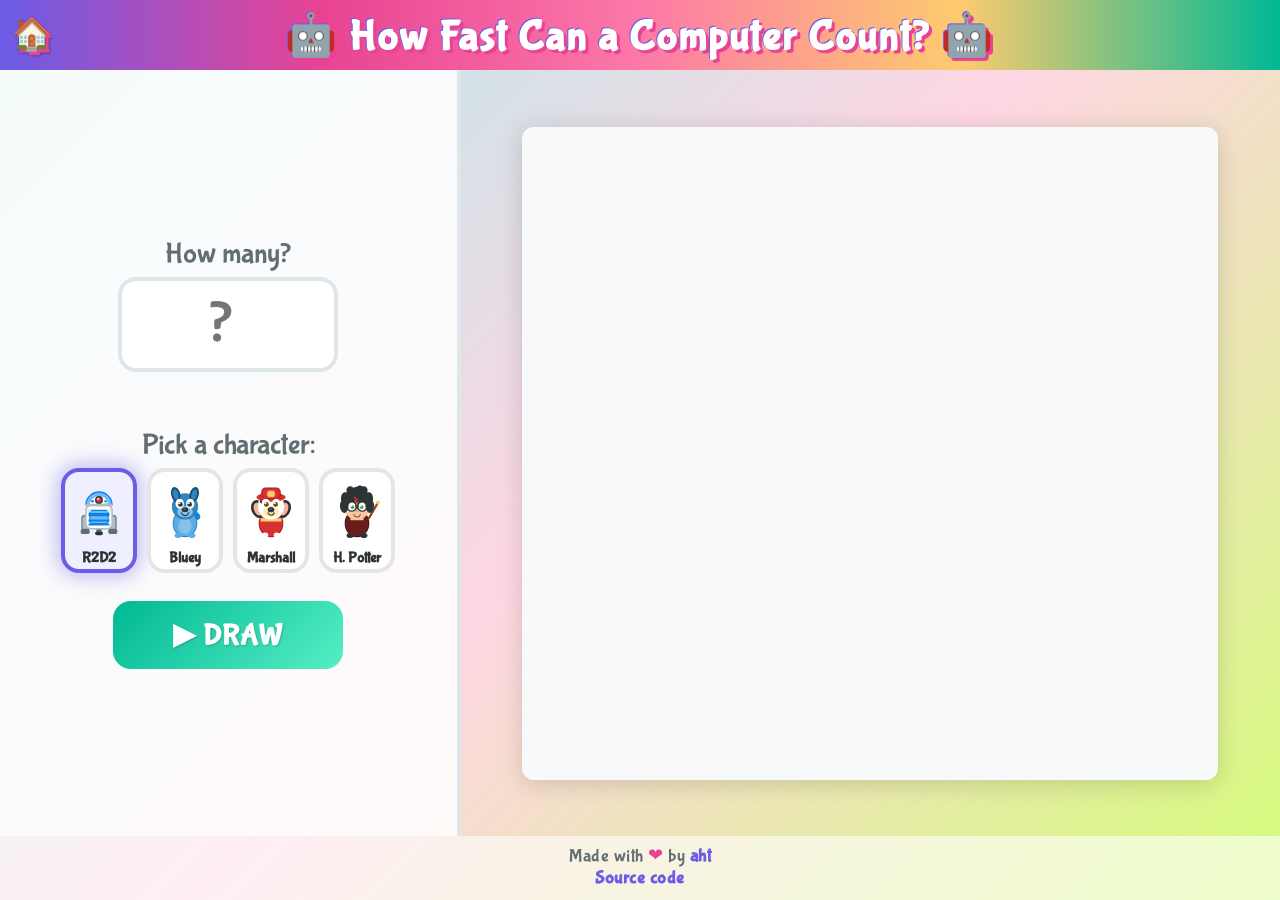
==== commit 2ddecf69: "Add source code link to footer, fix layout for 4 characters - Add "Source code" link (GitHub) as a s" ====
--- a/count.html
+++ b/count.html
@@ -67,7 +67,7 @@
   /* CHARACTER PICKER */
   .char-picker {
     display: flex;
-    gap: 14px;
+    gap: 10px;
     justify-content: center;
     flex-wrap: wrap;
   }
@@ -77,8 +77,8 @@
     flex-direction: column;
     align-items: center;
     justify-content: center;
-    width: 140px;
-    height: 155px;
+    width: 76px;
+    height: 105px;
     border: 4px solid rgba(0,0,0,0.1);
     border-radius: 18px;
     cursor: pointer;
@@ -104,8 +104,8 @@
   }
 
   .char-btn .char-name {
-    margin-top: 6px;
-    font-size: 1.2rem;
+    margin-top: 4px;
+    font-size: 0.95rem;
   }
 
   .draw-btn {
@@ -136,16 +136,7 @@
       padding: 16px 12px;
     }
     .char-btn {
-      width: 100px;
-      height: 115px;
       padding: 6px;
-    }
-    .char-btn canvas {
-      width: 70px;
-      height: 78px;
-    }
-    .char-btn .char-name {
-      font-size: 1rem;
     }
     .number-input {
       width: 180px;
@@ -185,19 +176,19 @@
       <div class="section-title">Pick a character:</div>
       <div class="char-picker">
         <button class="char-btn selected" id="charR2d2" onclick="selectChar('r2d2')">
-          <canvas width="100" height="110" id="previewR2D2"></canvas>
+          <canvas width="60" height="70" id="previewR2D2"></canvas>
           <span class="char-name">R2D2</span>
         </button>
         <button class="char-btn" id="charBluey" onclick="selectChar('bluey')">
-          <canvas width="100" height="110" id="previewBluey"></canvas>
+          <canvas width="60" height="70" id="previewBluey"></canvas>
           <span class="char-name">Bluey</span>
         </button>
         <button class="char-btn" id="charMarshall" onclick="selectChar('marshall')">
-          <canvas width="100" height="110" id="previewMarshall"></canvas>
+          <canvas width="60" height="70" id="previewMarshall"></canvas>
           <span class="char-name">Marshall</span>
         </button>
         <button class="char-btn" id="charHpotter" onclick="selectChar('hpotter')">
-          <canvas width="100" height="110" id="previewHpotter"></canvas>
+          <canvas width="60" height="70" id="previewHpotter"></canvas>
           <span class="char-name">H. Potter</span>
         </button>
       </div>
@@ -213,7 +204,7 @@
   </div>
 </div>
 
-<footer class="site-footer">Made with <span class="heart">&#10084;</span> by <a href="https://aht.es">aht</a></footer>
+<footer class="site-footer">Made with <span class="heart">&#10084;</span> by <a href="https://aht.es">aht</a><br><a href="https://github.com/ahachete/littleprogrammers">Source code</a></footer>
 
 <script>
 // ============================================================
@@ -805,8 +796,8 @@
   for (let i = 0; i < chars.length; i++) {
     const c = document.getElementById('preview' + chars[i]);
     const pctx = c.getContext('2d');
-    pctx.clearRect(0, 0, 100, 110);
-    fns[i](pctx, 50, 58, 64);
+    pctx.clearRect(0, 0, 60, 70);
+    fns[i](pctx, 30, 38, 42);
   }
 }
 setTimeout(drawPreviews, 60);
--- a/common.css
+++ b/common.css
@@ -7,6 +7,8 @@
   background: linear-gradient(135deg, #a8edea 0%, #fed6e3 50%, #d4fc79 100%);
   min-height: 100vh;
   overflow: hidden;
+  display: flex;
+  flex-direction: column;
 }
 
 h1 {
@@ -35,8 +37,9 @@
 /* Layout shared by count.html and robot.html */
 .container {
   display: flex;
-  height: calc(100vh - 62px - 30px);
+  flex: 1;
   gap: 0;
+  min-height: 0;
 }
 
 .right-panel {
@@ -81,6 +84,7 @@
 .site-footer {
   text-align: center;
   padding: 10px 0;
+  line-height: 1.25;
   font-size: 1.1rem;
   color: #636e72;
   background: rgba(255,255,255,0.6);
@@ -102,8 +106,6 @@
 @media (max-width: 768px) {
   body {
     overflow: visible;
-    display: flex;
-    flex-direction: column;
   }
   h1 {
     font-size: 1.6rem;
@@ -115,8 +117,6 @@
   }
   .container {
     flex-direction: column;
-    flex: 1;
-    height: auto;
   }
   .right-panel {
     min-height: 320px;
